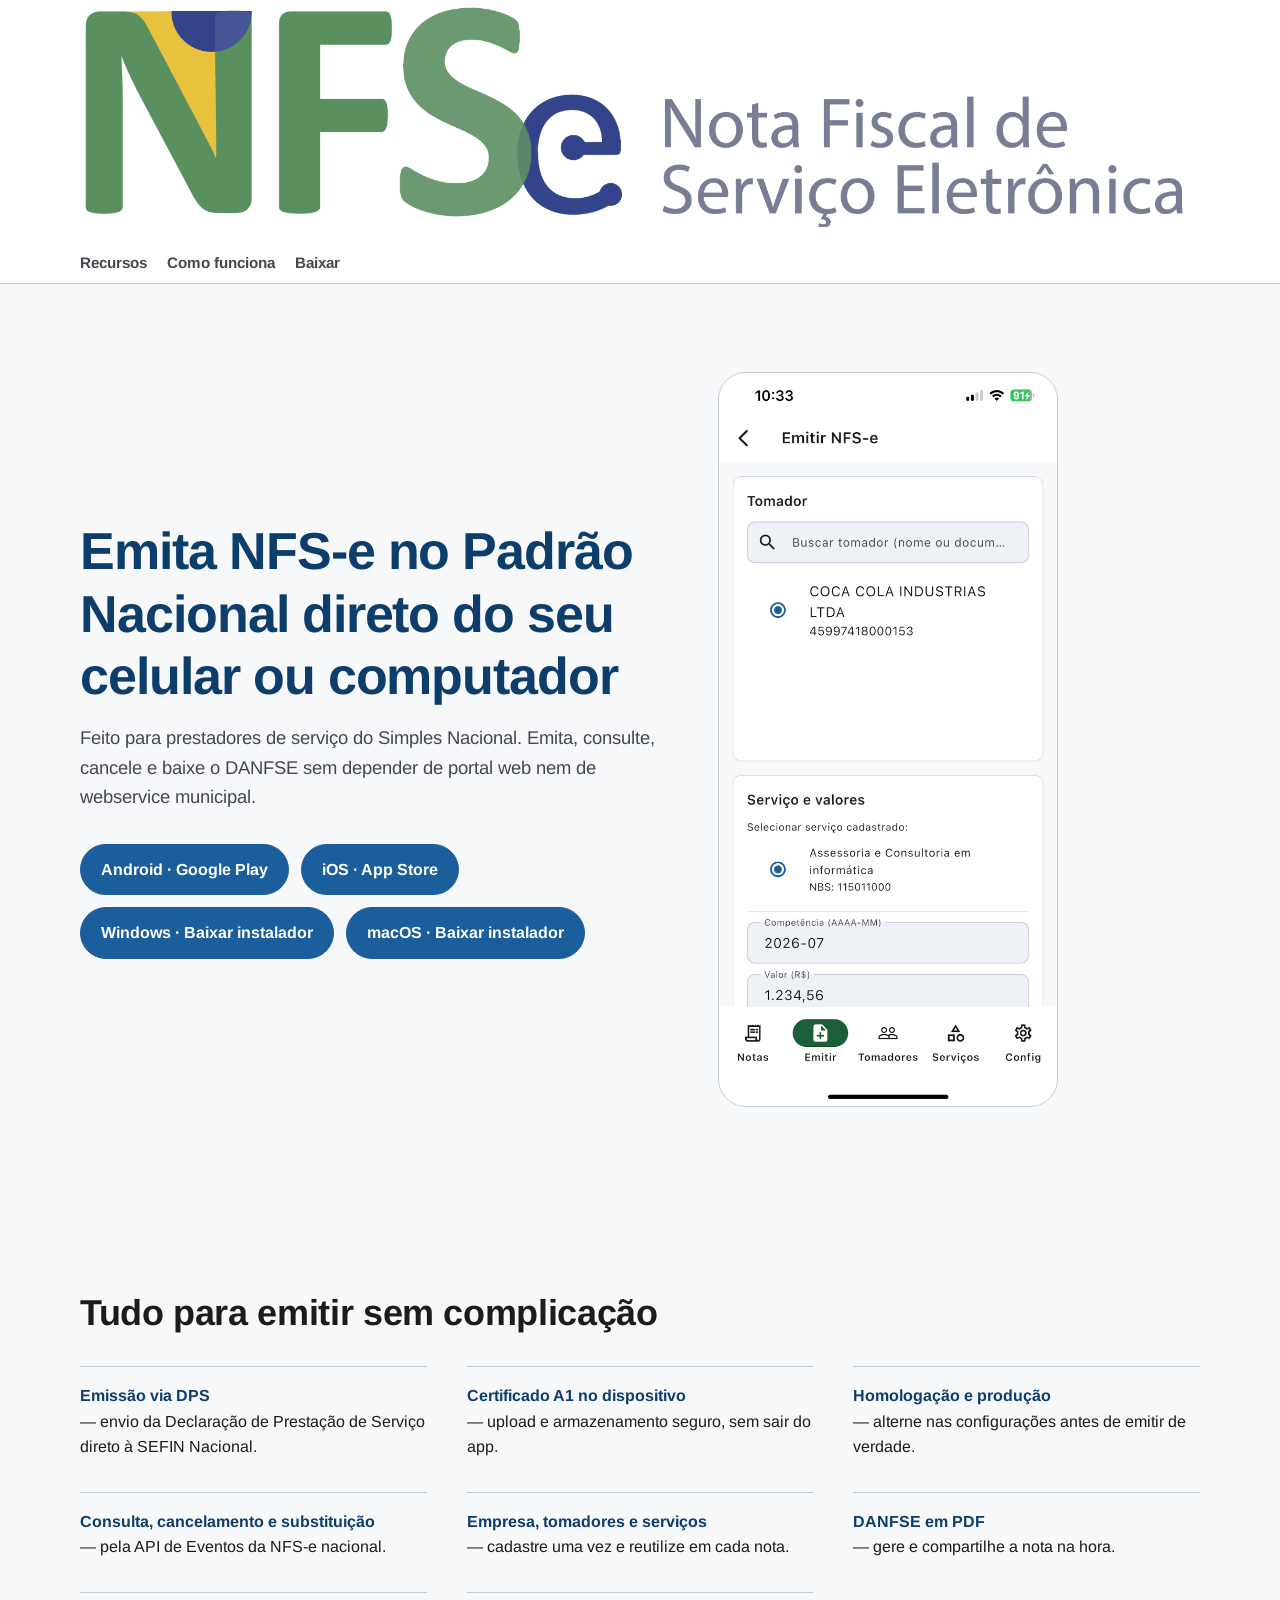
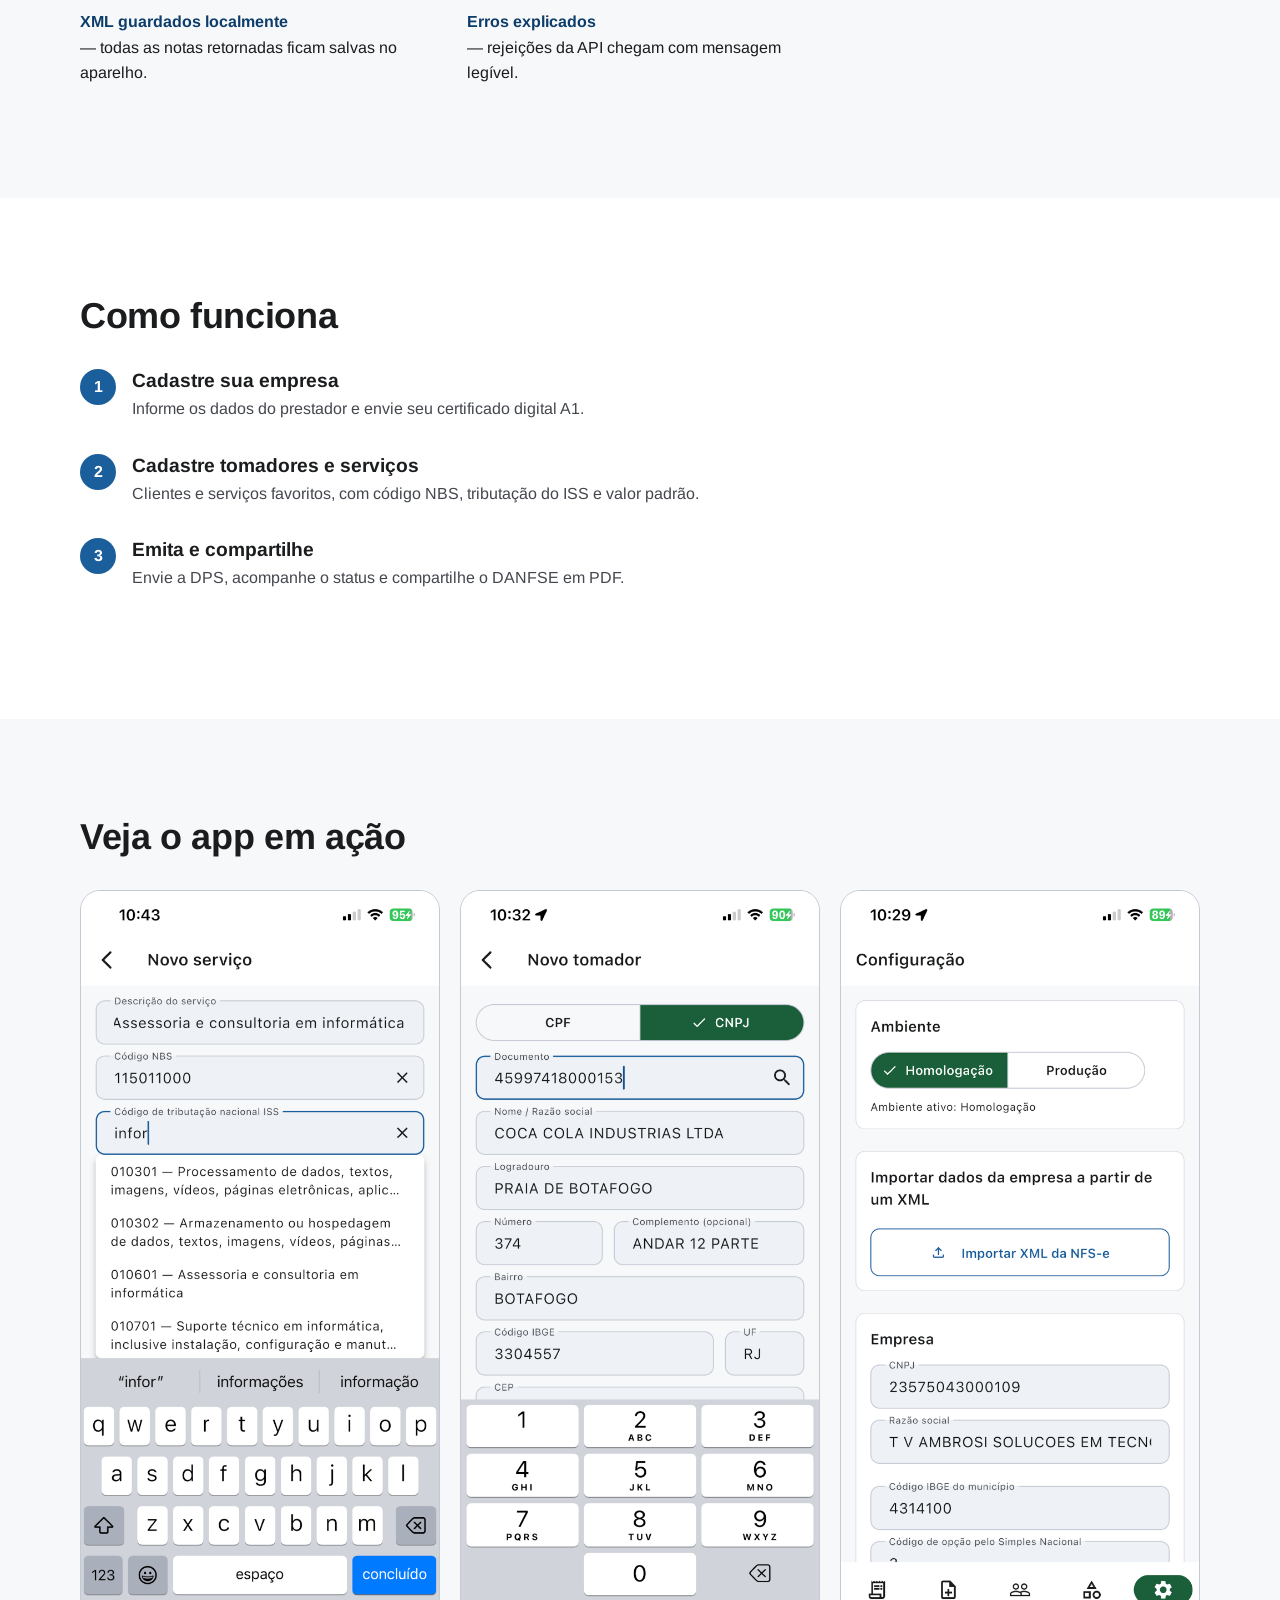
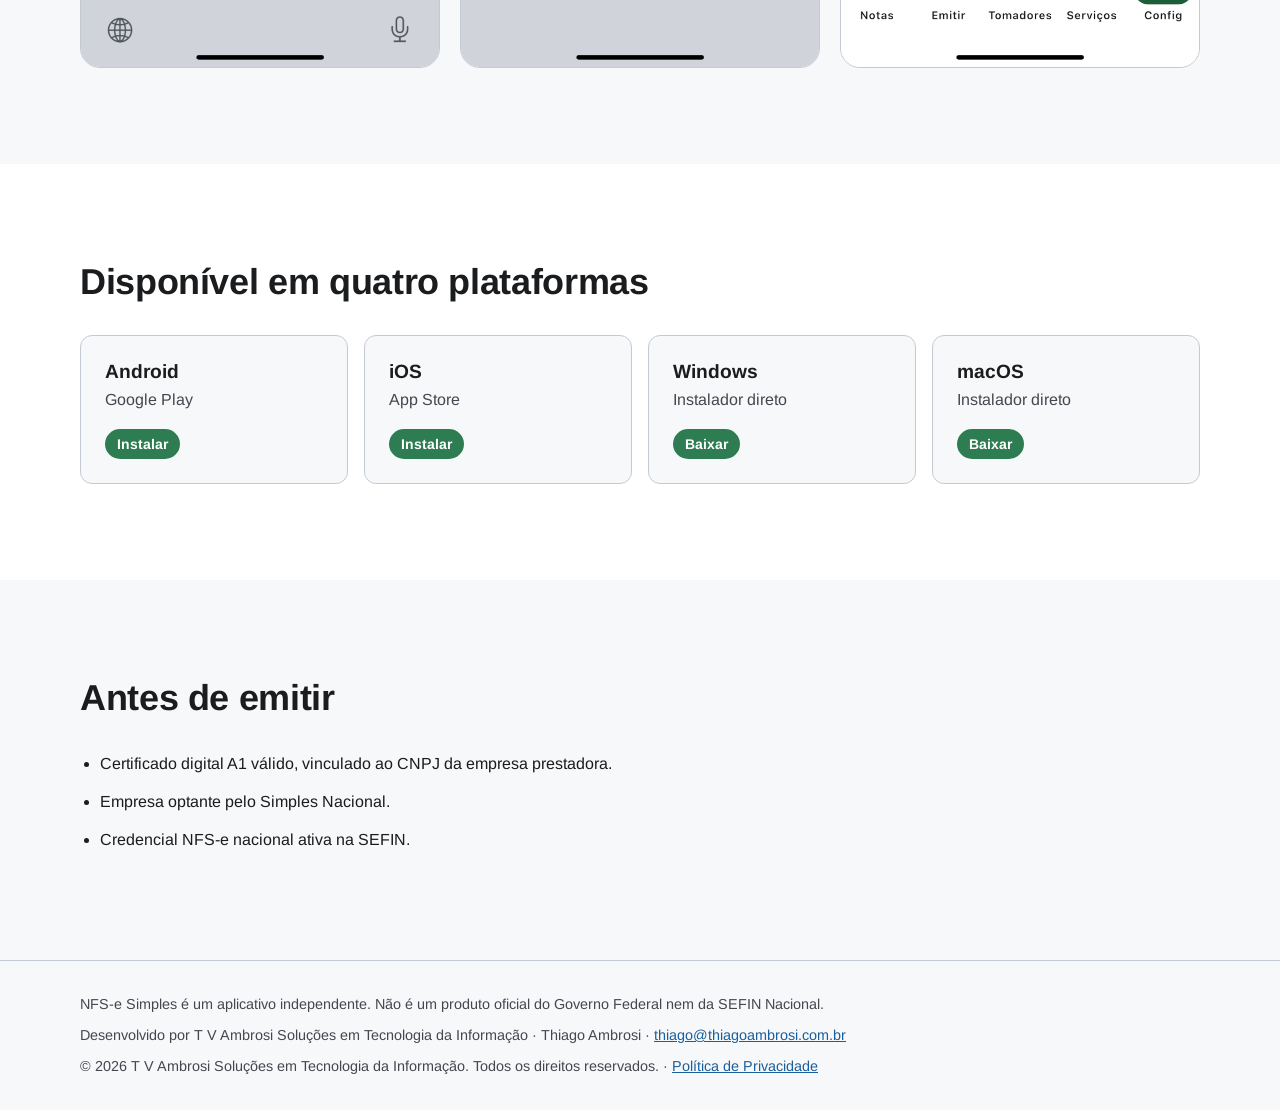
==== index.html @ 9a081ad3 "feat: atualiza instalador do macOS para a versão 2.1.1" ====
<!DOCTYPE html>
<html lang="pt-BR">

<head>
  <meta charset="UTF-8">
  <meta name="viewport" content="width=device-width, initial-scale=1.0">
  <title>NFS-e Simples: emissão de NFS-e no Padrão Nacional</title>
  <meta name="description"
    content="Emita NFS-e no Padrão Nacional pelo celular ou computador. App para prestadores do Simples Nacional, com certificado digital A1. Android, iOS e Windows.">
  <link rel="icon" href="assets/icon.png" type="image/png">
  <link rel="stylesheet" href="styles.css">
</head>

<body>
  <header class="site-header">
    <div class="container header-inner">
      <a href="#inicio" class="brand" aria-label="NFS-e Simples, início">
        <img src="assets/nfse_horizontal.png" alt="NFS-e, Nota Fiscal de Serviço Eletrônica" height="36">
      </a>
      <nav aria-label="Principal">
        <a href="#recursos">Recursos</a>
        <a href="#como-funciona">Como funciona</a>
        <a href="#baixar">Baixar</a>
      </nav>
    </div>
  </header>

  <main id="inicio">
    <section class="hero">
      <div class="container hero-inner">
        <div class="hero-text">
          <h1>Emita NFS-e no Padrão Nacional direto do seu celular ou computador</h1>
          <p class="lead">Feito para prestadores de serviço do Simples Nacional. Emita, consulte, cancele e baixe o
            DANFSE sem depender de portal web nem de webservice municipal.</p>
          <div class="store-buttons" id="baixar">
            <a class="store-btn store-btn-primary"
              href="https://play.google.com/store/apps/details?id=com.thiagoambrosi.notafacil&pcampaignid=web_share">Android
              · Google Play</a>
            <a class="store-btn store-btn-primary" href="https://apps.apple.com/br/app/nfs-e-simples/id6790145983">iOS ·
              App Store</a>
            <a class="store-btn store-btn-primary" href="assets/nfseapp-2.1.0-windows.zip" download>Windows ·
              Baixar
              instalador</a>
            <a class="store-btn store-btn-primary" href="assets/nfseapp-2.1.1-macos.dmg" download>macOS ·
              Baixar
              instalador</a>
          </div>
        </div>
        <div class="hero-shot">
          <img src="assets/screenshots/01.png" alt="Tela de emissão de NFS-e do app, com seleção de tomador e serviço"
            width="1290" height="2796">
        </div>
      </div>
    </section>

    <section id="recursos" class="section">
      <div class="container">
        <h2>Tudo para emitir sem complicação</h2>
        <ul class="features">
          <li><strong>Emissão via DPS</strong> — envio da Declaração de Prestação de Serviço direto à SEFIN Nacional.
          </li>
          <li><strong>Certificado A1 no dispositivo</strong> — upload e armazenamento seguro, sem sair do app.</li>
          <li><strong>Homologação e produção</strong> — alterne nas configurações antes de emitir de verdade.</li>
          <li><strong>Consulta, cancelamento e substituição</strong> — pela API de Eventos da NFS-e nacional.</li>
          <li><strong>Empresa, tomadores e serviços</strong> — cadastre uma vez e reutilize em cada nota.</li>
          <li><strong>DANFSE em PDF</strong> — gere e compartilhe a nota na hora.</li>
          <li><strong>XML guardados localmente</strong> — todas as notas retornadas ficam salvas no aparelho.</li>
          <li><strong>Erros explicados</strong> — rejeições da API chegam com mensagem legível.</li>
        </ul>
      </div>
    </section>

    <section id="como-funciona" class="section section-alt">
      <div class="container">
        <h2>Como funciona</h2>
        <ol class="steps">
          <li>
            <h3>Cadastre sua empresa</h3>
            <p>Informe os dados do prestador e envie seu certificado digital A1.</p>
          </li>
          <li>
            <h3>Cadastre tomadores e serviços</h3>
            <p>Clientes e serviços favoritos, com código NBS, tributação do ISS e valor padrão.</p>
          </li>
          <li>
            <h3>Emita e compartilhe</h3>
            <p>Envie a DPS, acompanhe o status e compartilhe o DANFSE em PDF.</p>
          </li>
        </ol>
      </div>
    </section>

    <section class="section">
      <div class="container">
        <h2>Veja o app em ação</h2>
        <div class="gallery">
          <img src="assets/screenshots/02.png" alt="Cadastro de serviço com código de tributação do ISS" width="1290"
            height="2796" loading="lazy">
          <img src="assets/screenshots/03.png" alt="Cadastro de tomador pelo CNPJ" width="1290" height="2796"
            loading="lazy">
          <img src="assets/screenshots/04.png" alt="Configuração do ambiente e dados da empresa" width="1290"
            height="2796" loading="lazy">
        </div>
      </div>
    </section>

    <section id="plataformas" class="section section-alt">
      <div class="container">
        <h2>Disponível em quatro plataformas</h2>
        <div class="platforms">
          <article>
            <h3>Android</h3>
            <p>Google Play</p>
            <a class="status status-ok"
              href="https://play.google.com/store/apps/details?id=com.thiagoambrosi.notafacil&pcampaignid=web_share">Instalar</a>
          </article>
          <article>
            <h3>iOS</h3>
            <p>App Store</p>
            <a class="status status-ok" href="https://apps.apple.com/br/app/nfs-e-simples/id6790145983">Instalar</a>
          </article>
          <article>
            <h3>Windows</h3>
            <p>Instalador direto</p>
            <a class="status status-ok" href="assets/nfseapp-2.1.0-windows.zip" download>Baixar</a>
          </article>
          <article>
            <h3>macOS</h3>
            <p>Instalador direto</p>
            <a class="status status-ok" href="assets/nfseapp-2.1.1-macos.dmg" download>Baixar</a>
          </article>
        </div>
      </div>
    </section>

    <section class="section">
      <div class="container">
        <h2>Antes de emitir</h2>
        <ul class="requirements">
          <li>Certificado digital A1 válido, vinculado ao CNPJ da empresa prestadora.</li>
          <li>Empresa optante pelo Simples Nacional.</li>
          <li>Credencial NFS-e nacional ativa na SEFIN.</li>
        </ul>
      </div>
    </section>
  </main>

  <footer class="site-footer">
    <div class="container">
      <p>NFS-e Simples é um aplicativo independente. Não é um produto oficial do Governo Federal nem da SEFIN Nacional.
      </p>
      <p>Desenvolvido por T V Ambrosi Soluções em Tecnologia da Informação · Thiago Ambrosi · <a
          href="mailto:thiago@thiagoambrosi.com.br">thiago@thiagoambrosi.com.br</a></p>
      <p>© 2026 T V Ambrosi Soluções em Tecnologia da Informação. Todos os direitos reservados. ·
        <a href="privacy.html">Política de Privacidade</a>
      </p>
    </div>
  </footer>
</body>

</html>
---- styles.css ----
@font-face {
  font-family: "Arimo";
  src: url("assets/fonts/Arimo-Regular.ttf") format("truetype");
  font-weight: 400;
  font-display: swap;
}

@font-face {
  font-family: "Arimo";
  src: url("assets/fonts/Arimo-Bold.ttf") format("truetype");
  font-weight: 700;
  font-display: swap;
}

:root {
  --primary: #1B5E9C;
  --primary-dark: #0D3D6B;
  --secondary: #2E7D52;
  --bg: #F7F8FA;
  --surface: #FFFFFF;
  --surface-variant: #EEF1F5;
  --outline: #C4CAD4;
  --text: #1A1C1E;
  --text-secondary: #44474E;
  --radius: 12px;
}

* {
  box-sizing: border-box;
}

html {
  scroll-behavior: smooth;
}

body {
  margin: 0;
  font-family: "Arimo", Arial, Helvetica, sans-serif;
  color: var(--text);
  background: var(--bg);
  line-height: 1.6;
}

img {
  display: block;
  max-width: 100%;
  height: auto;
}

a {
  color: var(--primary);
}

h1,
h2,
h3 {
  line-height: 1.2;
  text-wrap: balance;
}

h1 {
  font-size: clamp(2rem, 5vw, 3.25rem);
  letter-spacing: -0.02em;
  margin: 0 0 1rem;
  color: var(--primary-dark);
}

h2 {
  font-size: clamp(1.6rem, 3.5vw, 2.25rem);
  margin: 0 0 2rem;
  letter-spacing: -0.01em;
}

h3 {
  font-size: 1.2rem;
  margin: 0 0 0.25rem;
}

p {
  text-wrap: pretty;
}

.container {
  width: min(1120px, 100% - 2.5rem);
  margin-inline: auto;
}

.section {
  padding: clamp(3.5rem, 8vw, 6rem) 0;
}

.section-alt {
  background: var(--surface);
}

.site-header {
  background: var(--surface);
  border-bottom: 1px solid var(--outline);
  position: sticky;
  top: 0;
  z-index: 10;
}

.header-inner {
  display: flex;
  align-items: center;
  justify-content: space-between;
  gap: 1rem;
  flex-wrap: wrap;
  min-height: 68px;
}

.header-inner nav {
  display: flex;
  gap: 1.25rem;
  flex-wrap: wrap;
}

.header-inner nav a {
  color: var(--text-secondary);
  text-decoration: none;
  font-weight: 700;
  font-size: 0.95rem;
  padding: 0.5rem 0;
}

.header-inner nav a:hover,
.header-inner nav a:focus-visible {
  color: var(--primary);
}

.hero {
  padding: clamp(3rem, 7vw, 5.5rem) 0;
}

.hero-inner {
  display: grid;
  grid-template-columns: 1fr;
  gap: 3rem;
  align-items: center;
}

.lead {
  font-size: 1.15rem;
  color: var(--text-secondary);
  margin: 0 0 2rem;
  max-width: 36em;
}

.hero-shot img {
  width: min(300px, 80%);
  margin-inline: auto;
  border-radius: 28px;
  border: 1px solid var(--outline);
}

.store-buttons {
  display: flex;
  flex-wrap: wrap;
  gap: 0.75rem;
}

.store-btn {
  display: inline-flex;
  align-items: center;
  min-height: 48px;
  padding: 0.75rem 1.25rem;
  border-radius: 999px;
  border: 1px solid var(--primary);
  color: var(--primary);
  font-weight: 700;
  text-decoration: none;
}

.store-btn[aria-disabled="true"] {
  border-color: var(--outline);
  color: var(--text-secondary);
  background: var(--surface-variant);
}

.store-btn-primary {
  background: var(--primary);
  color: #FFFFFF;
}

.store-btn-primary:hover,
.store-btn-primary:focus-visible {
  background: var(--primary-dark);
}

.features {
  list-style: none;
  margin: 0;
  padding: 0;
  display: grid;
  grid-template-columns: repeat(auto-fit, minmax(280px, 1fr));
  gap: 1rem 2.5rem;
}

.features li {
  padding: 1rem 0;
  border-top: 1px solid var(--outline);
}

.features strong {
  display: block;
  color: var(--primary-dark);
}

.steps {
  list-style: none;
  counter-reset: passo;
  margin: 0;
  padding: 0;
  max-width: 40rem;
}

.steps li {
  position: relative;
  padding: 0 0 2rem 3.25rem;
  counter-increment: passo;
}

.steps li::before {
  content: counter(passo);
  position: absolute;
  left: 0;
  top: 0;
  width: 2.25rem;
  height: 2.25rem;
  border-radius: 50%;
  background: var(--primary);
  color: #FFFFFF;
  font-weight: 700;
  display: grid;
  place-items: center;
}

.steps p {
  margin: 0;
  color: var(--text-secondary);
}

.gallery {
  display: grid;
  grid-template-columns: repeat(auto-fit, minmax(180px, 1fr));
  gap: 1.25rem;
}

.gallery img {
  width: 100%;
  border-radius: 20px;
  border: 1px solid var(--outline);
}

.platforms {
  display: grid;
  grid-template-columns: repeat(auto-fit, minmax(220px, 1fr));
  gap: 1rem;
}

.platforms article {
  background: var(--bg);
  border: 1px solid var(--outline);
  border-radius: var(--radius);
  padding: 1.5rem;
}

.platforms p {
  margin: 0 0 1rem;
  color: var(--text-secondary);
}

.status {
  display: inline-block;
  padding: 0.25rem 0.75rem;
  border-radius: 999px;
  background: var(--surface-variant);
  color: var(--text-secondary);
  font-size: 0.875rem;
  font-weight: 700;
  text-decoration: none;
}

.status-ok {
  background: var(--secondary);
  color: #FFFFFF;
}

.requirements {
  margin: 0;
  padding-left: 1.25rem;
  max-width: 40rem;
}

.requirements li {
  margin-bottom: 0.75rem;
}

.site-footer {
  border-top: 1px solid var(--outline);
  padding: 2rem 0;
  color: var(--text-secondary);
  font-size: 0.9rem;
}

.site-footer p {
  margin: 0 0 0.5rem;
}

.site-footer p:last-child {
  margin: 0;
}

a:focus-visible {
  outline: 3px solid var(--primary-dark);
  outline-offset: 3px;
}

.legal {
  max-width: 46rem;
}

.legal h2 {
  font-size: 1.3rem;
  margin: 2rem 0 0.5rem;
}

.legal ul {
  padding-left: 1.25rem;
}

.meta {
  color: var(--text-secondary);
  margin: 0 0 2rem;
}

@media (min-width: 860px) {
  .hero-inner {
    grid-template-columns: 1.1fr 0.9fr;
  }

  .hero-shot img {
    width: 100%;
    max-width: 340px;
    margin-inline: 0 auto;
  }
}
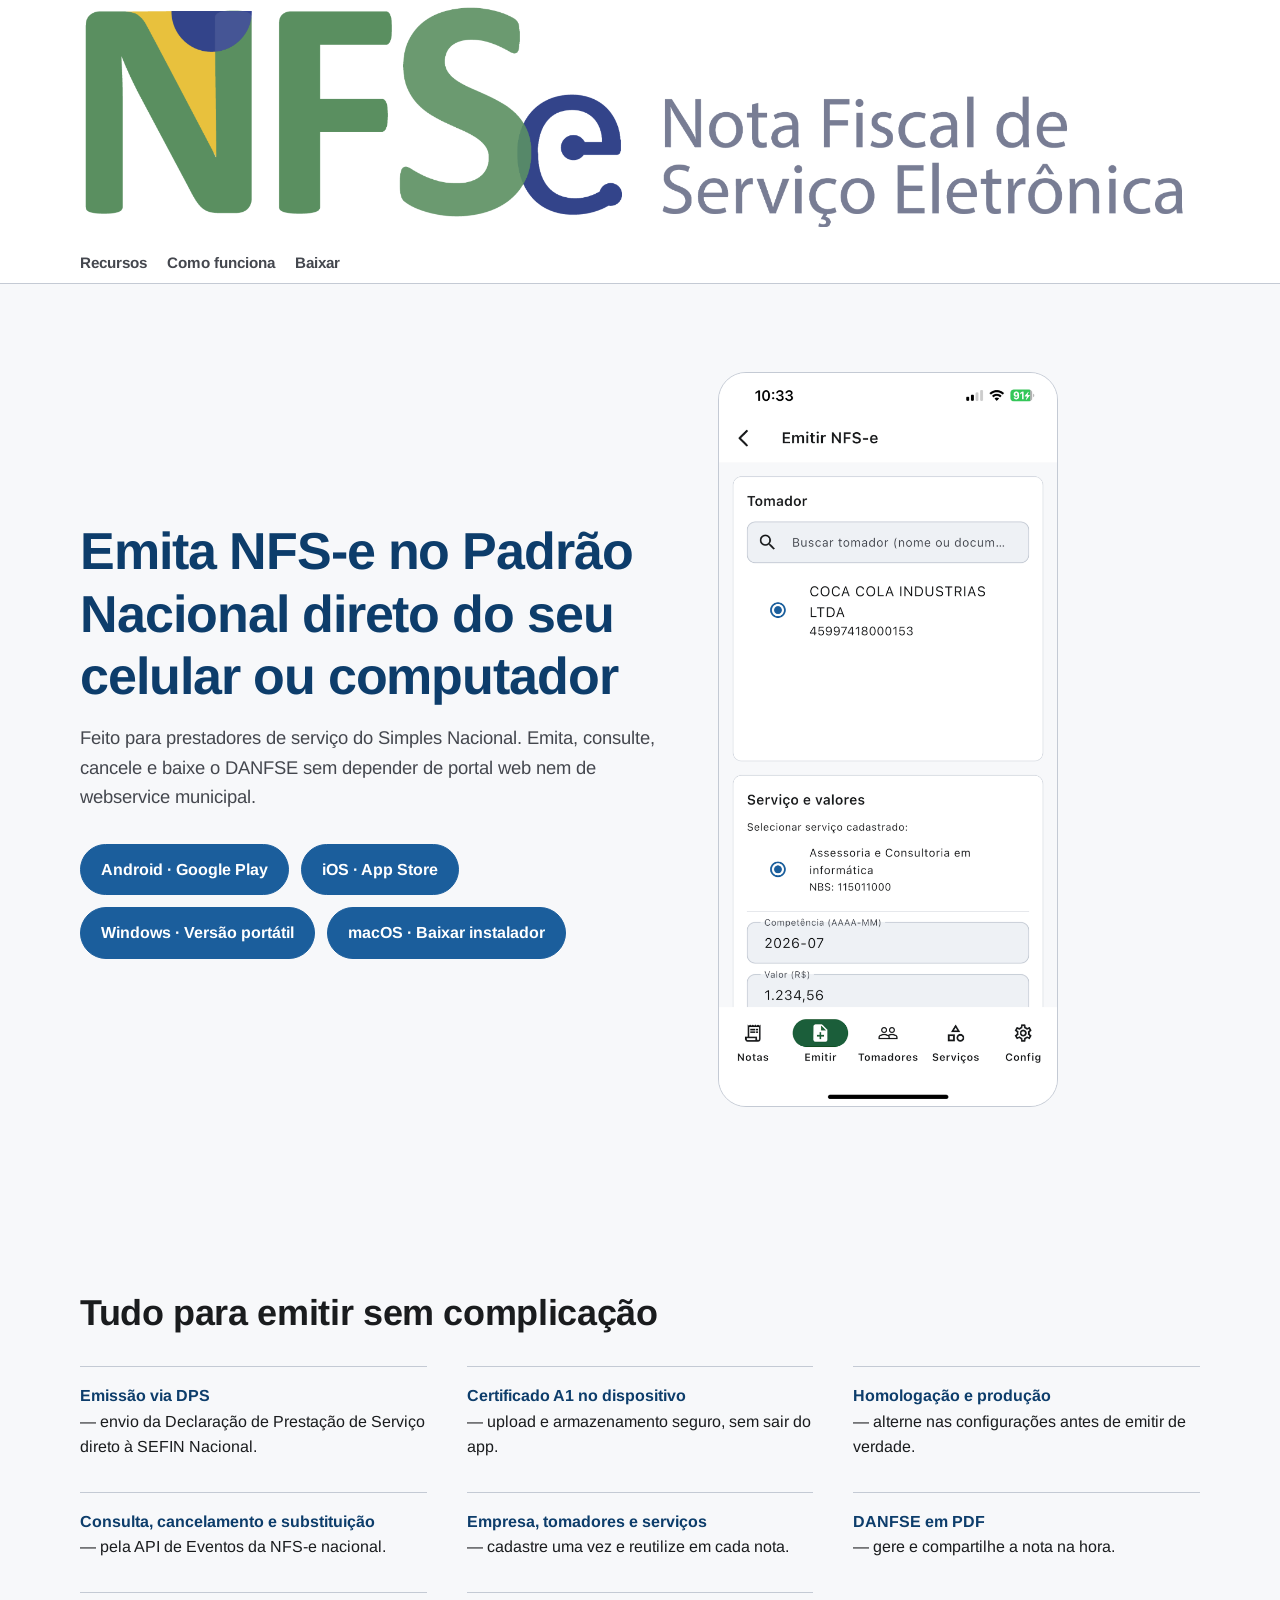
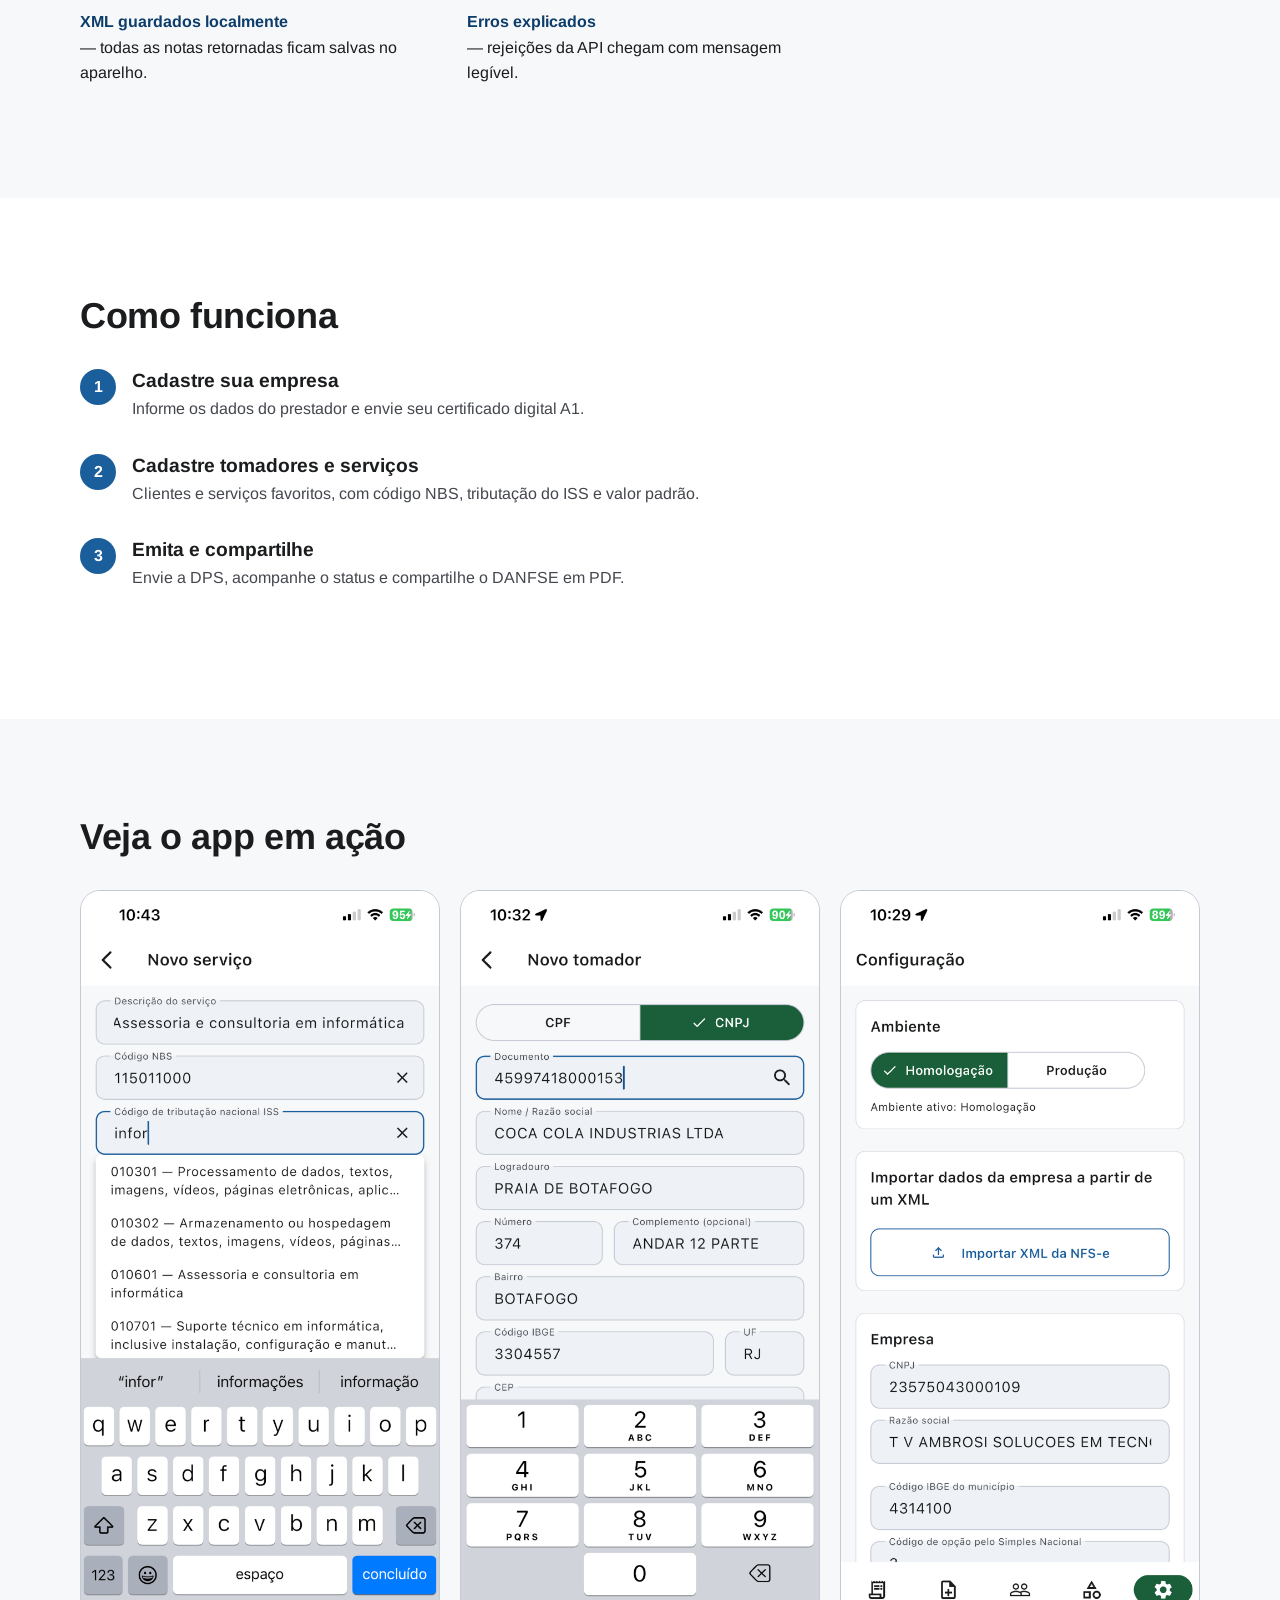
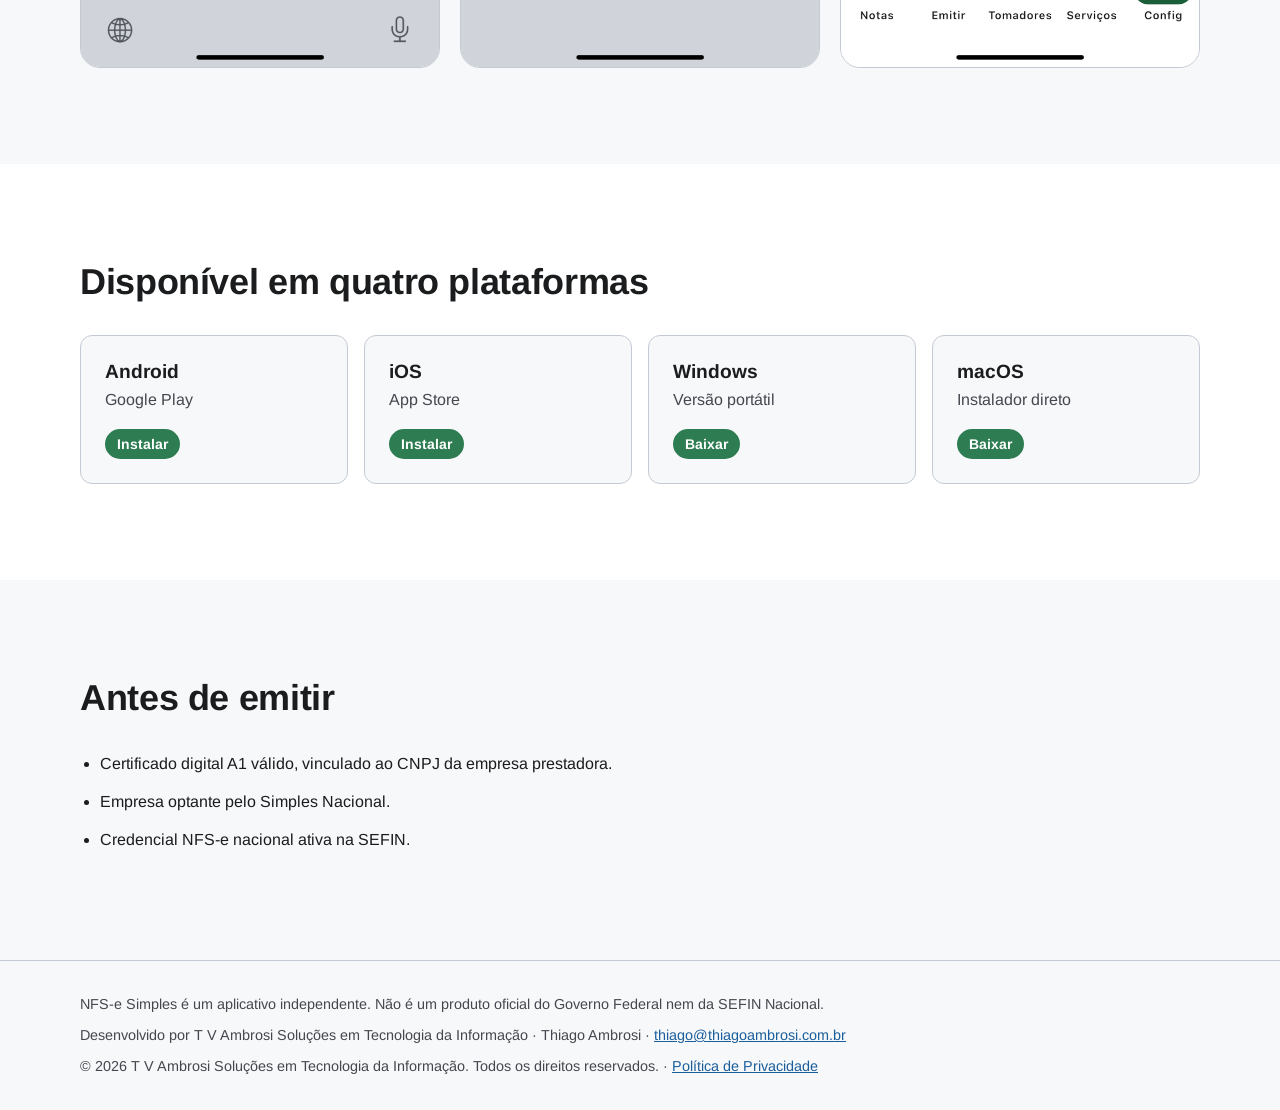
==== commit 8d0ab196: "feat: atualiza instalador do Windows para versão 2.1.1 e altera descrição para "Versão portátil"" ====
--- a/index.html
+++ b/index.html
@@ -38,9 +38,8 @@
               · Google Play</a>
             <a class="store-btn store-btn-primary" href="https://apps.apple.com/br/app/nfs-e-simples/id6790145983">iOS ·
               App Store</a>
-            <a class="store-btn store-btn-primary" href="assets/nfseapp-2.1.0-windows.zip" download>Windows ·
-              Baixar
-              instalador</a>
+            <a class="store-btn store-btn-primary" href="assets/nfseapp-2.1.1-windows.zip" download>Windows ·
+              Versão portátil</a>
             <a class="store-btn store-btn-primary" href="assets/nfseapp-2.1.1-macos.dmg" download>macOS ·
               Baixar
               instalador</a>
@@ -121,8 +120,8 @@
           </article>
           <article>
             <h3>Windows</h3>
-            <p>Instalador direto</p>
-            <a class="status status-ok" href="assets/nfseapp-2.1.0-windows.zip" download>Baixar</a>
+            <p>Versão portátil</p>
+            <a class="status status-ok" href="assets/nfseapp-2.1.1-windows.zip" download>Baixar</a>
           </article>
           <article>
             <h3>macOS</h3>
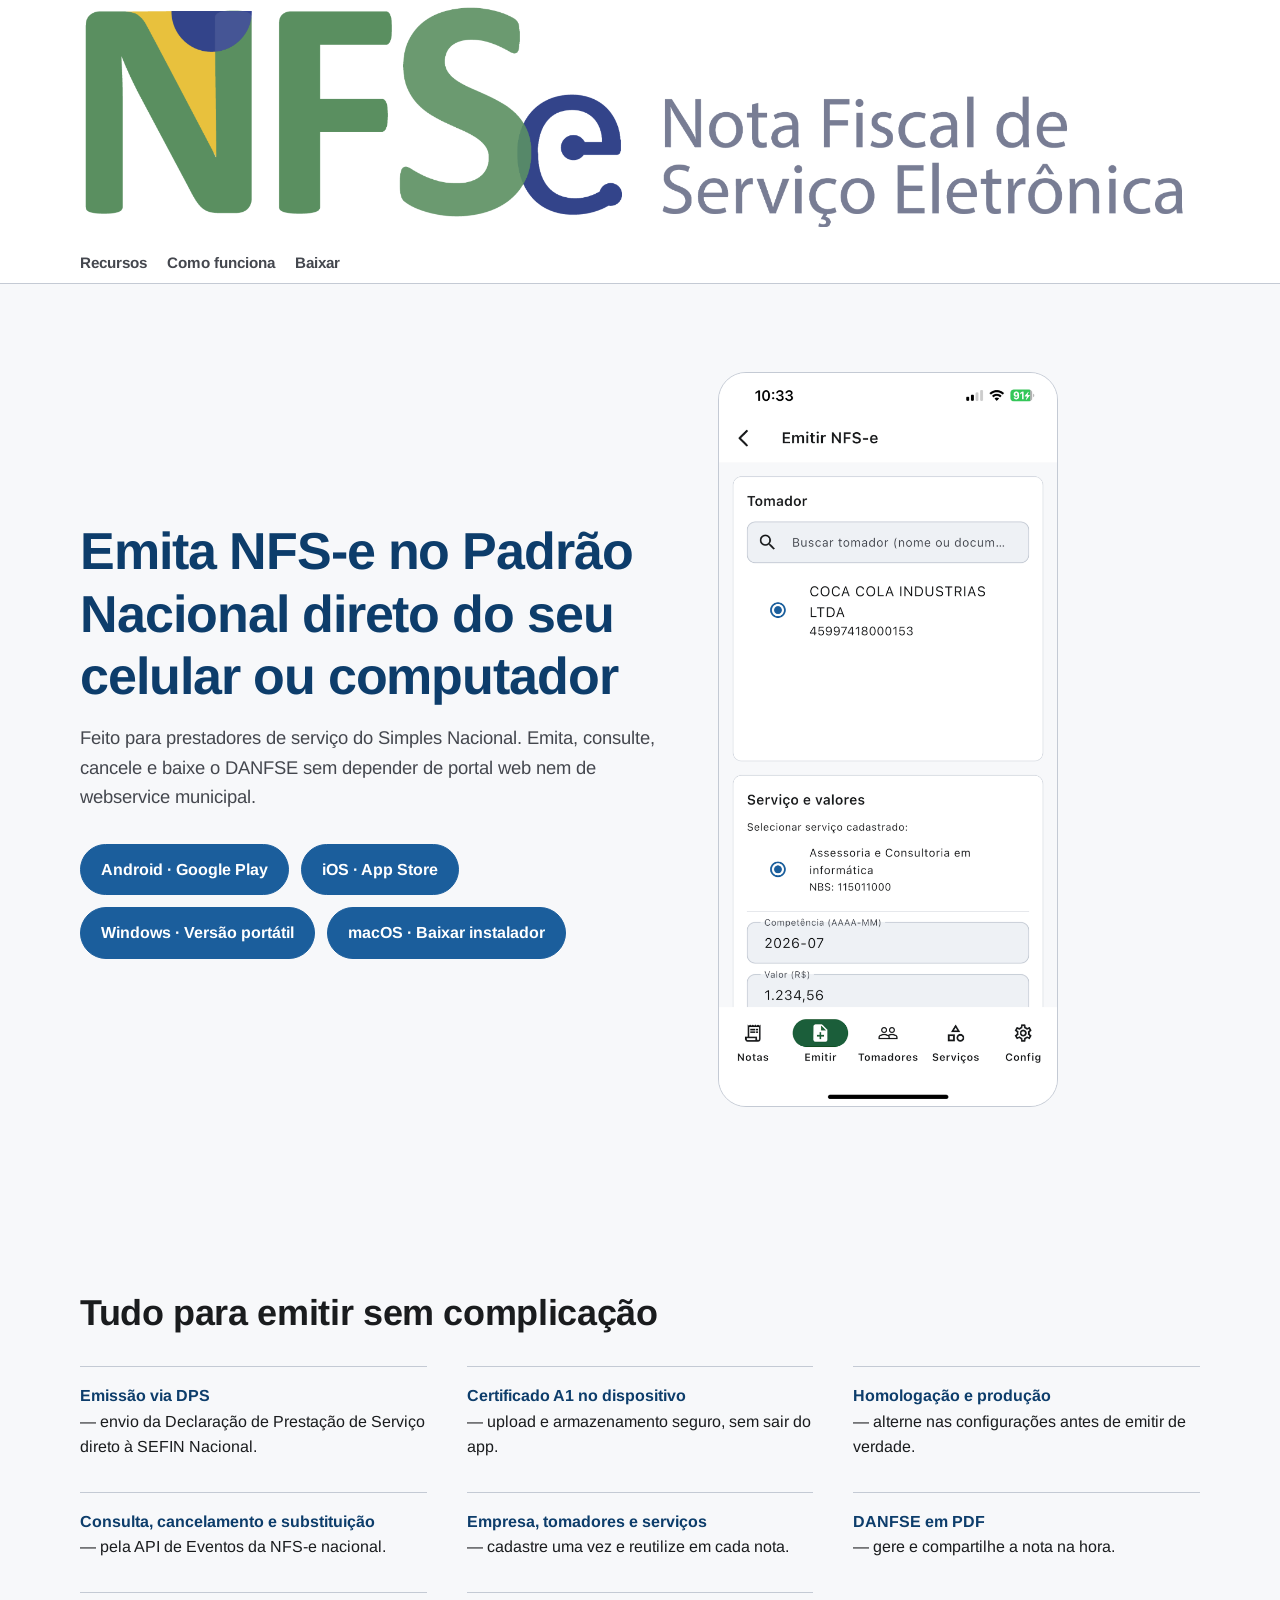
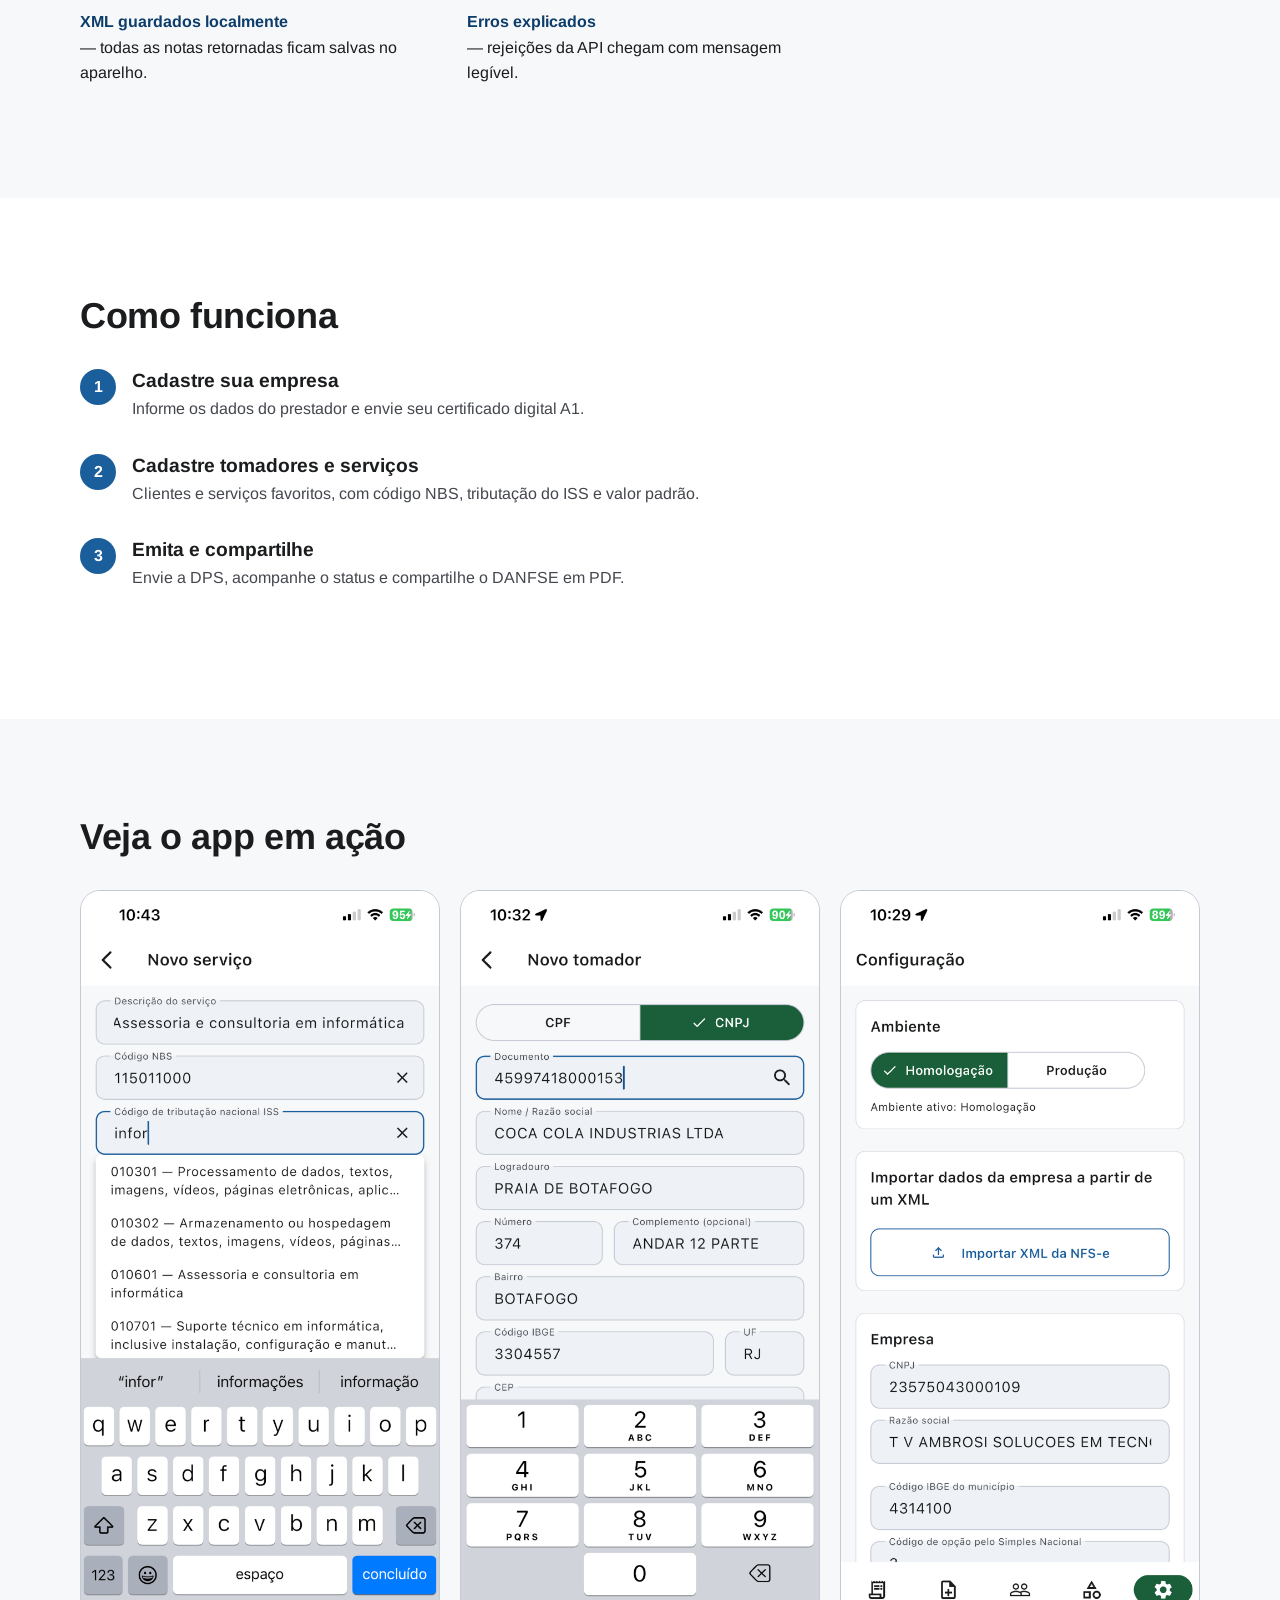
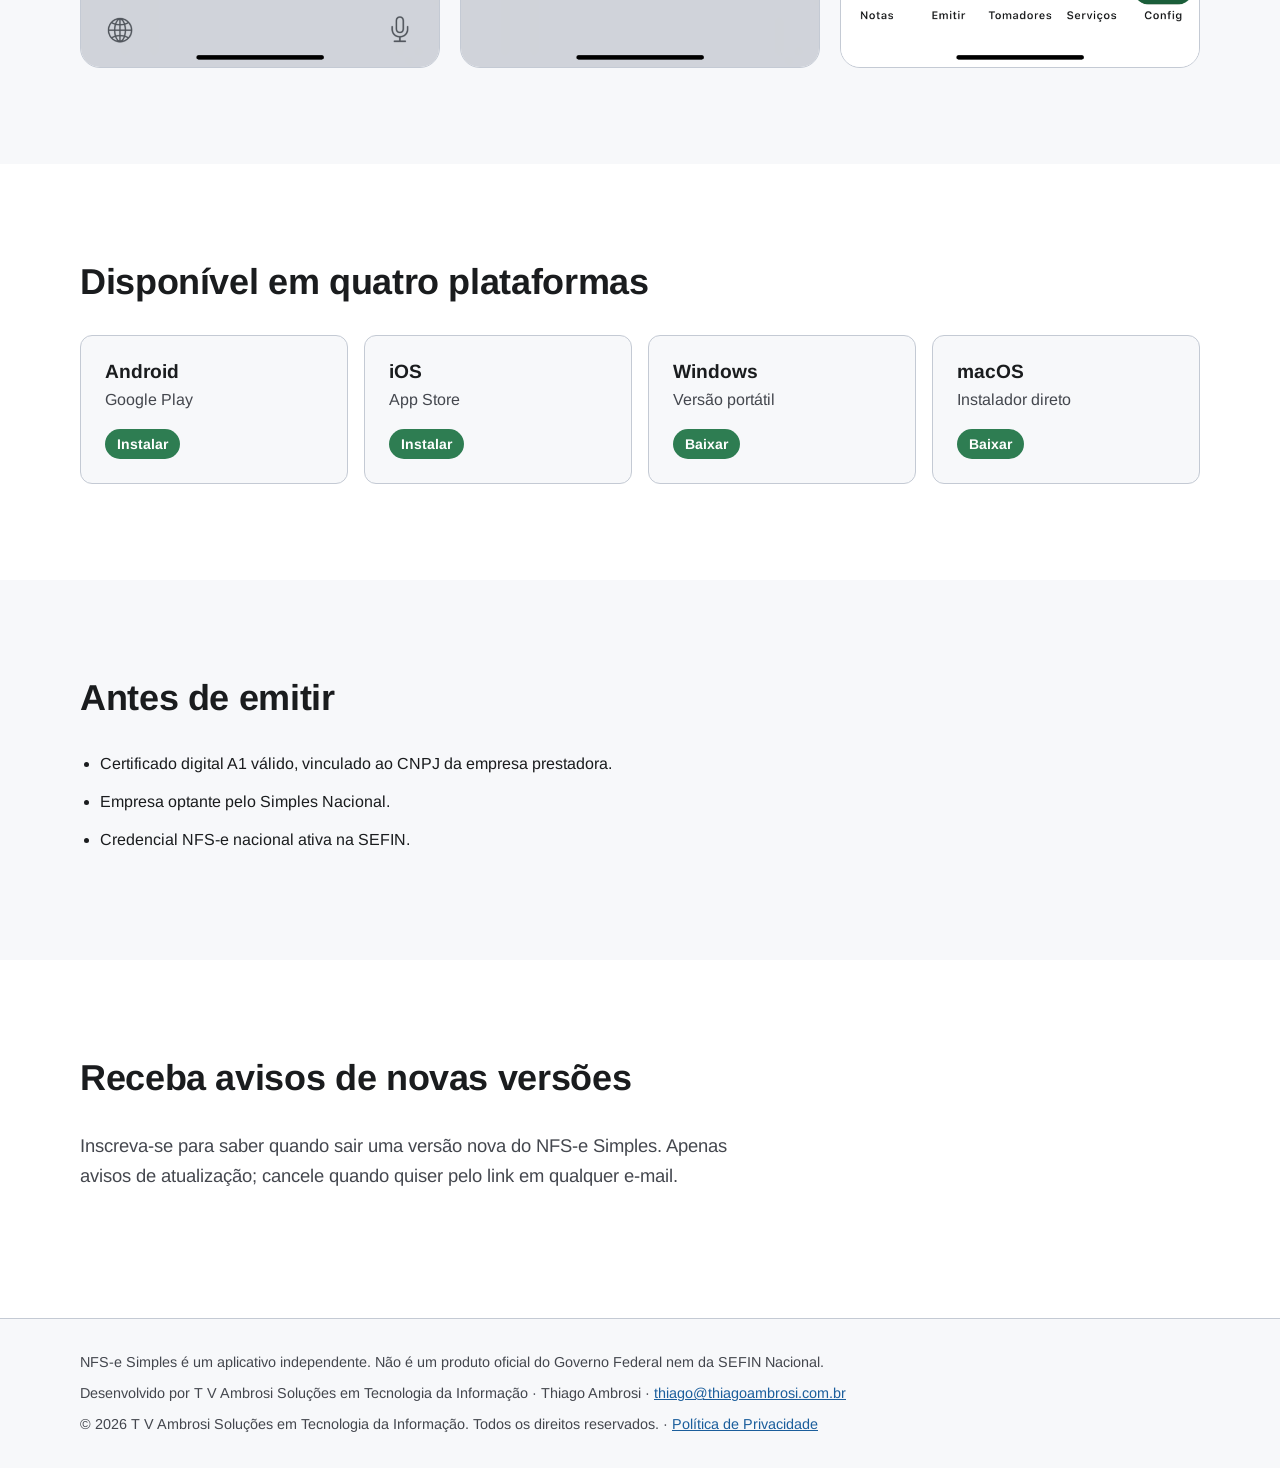
==== commit cbf9ac3a: "feat: adiciona inscrição para avisos de novas versões e atualiza política de privacidade" ====
--- a/index.html
+++ b/index.html
@@ -38,9 +38,9 @@
               · Google Play</a>
             <a class="store-btn store-btn-primary" href="https://apps.apple.com/br/app/nfs-e-simples/id6790145983">iOS ·
               App Store</a>
-            <a class="store-btn store-btn-primary" href="assets/nfseapp-2.1.1-windows.zip" download>Windows ·
+            <a class="store-btn store-btn-primary" href="assets/nfseapp-2.1.4-windows.zip" download>Windows ·
               Versão portátil</a>
-            <a class="store-btn store-btn-primary" href="assets/nfseapp-2.1.1-macos.dmg" download>macOS ·
+            <a class="store-btn store-btn-primary" href="assets/nfseapp-2.1.4-macos.dmg" download>macOS ·
               Baixar
               instalador</a>
           </div>
@@ -121,12 +121,12 @@
           <article>
             <h3>Windows</h3>
             <p>Versão portátil</p>
-            <a class="status status-ok" href="assets/nfseapp-2.1.1-windows.zip" download>Baixar</a>
+            <a class="status status-ok" href="assets/nfseapp-2.1.4-windows.zip" download>Baixar</a>
           </article>
           <article>
             <h3>macOS</h3>
             <p>Instalador direto</p>
-            <a class="status status-ok" href="assets/nfseapp-2.1.1-macos.dmg" download>Baixar</a>
+            <a class="status status-ok" href="assets/nfseapp-2.1.4-macos.dmg" download>Baixar</a>
           </article>
         </div>
       </div>
@@ -140,6 +140,18 @@
           <li>Empresa optante pelo Simples Nacional.</li>
           <li>Credencial NFS-e nacional ativa na SEFIN.</li>
         </ul>
+      </div>
+    </section>
+
+    <section id="novidades" class="section section-alt">
+      <div class="container">
+        <h2>Receba avisos de novas versões</h2>
+        <p class="lead">Inscreva-se para saber quando sair uma versão nova do NFS-e Simples. Apenas avisos de
+          atualização; cancele quando quiser pelo link em qualquer e-mail.</p>
+        <div class="signup-embed">
+          <script async src="https://eocampaign1.com/form/23cb0654-e817-11f1-a519-278a56731f4f.js"
+            data-form="23cb0654-e817-11f1-a519-278a56731f4f"></script>
+        </div>
       </div>
     </section>
   </main>
--- a/styles.css
+++ b/styles.css
@@ -297,6 +297,14 @@
   margin-bottom: 0.75rem;
 }
 
+.signup-embed {
+  max-width: 34rem;
+}
+
+.signup-embed iframe {
+  width: 100%;
+}
+
 .site-footer {
   border-top: 1px solid var(--outline);
   padding: 2rem 0;
